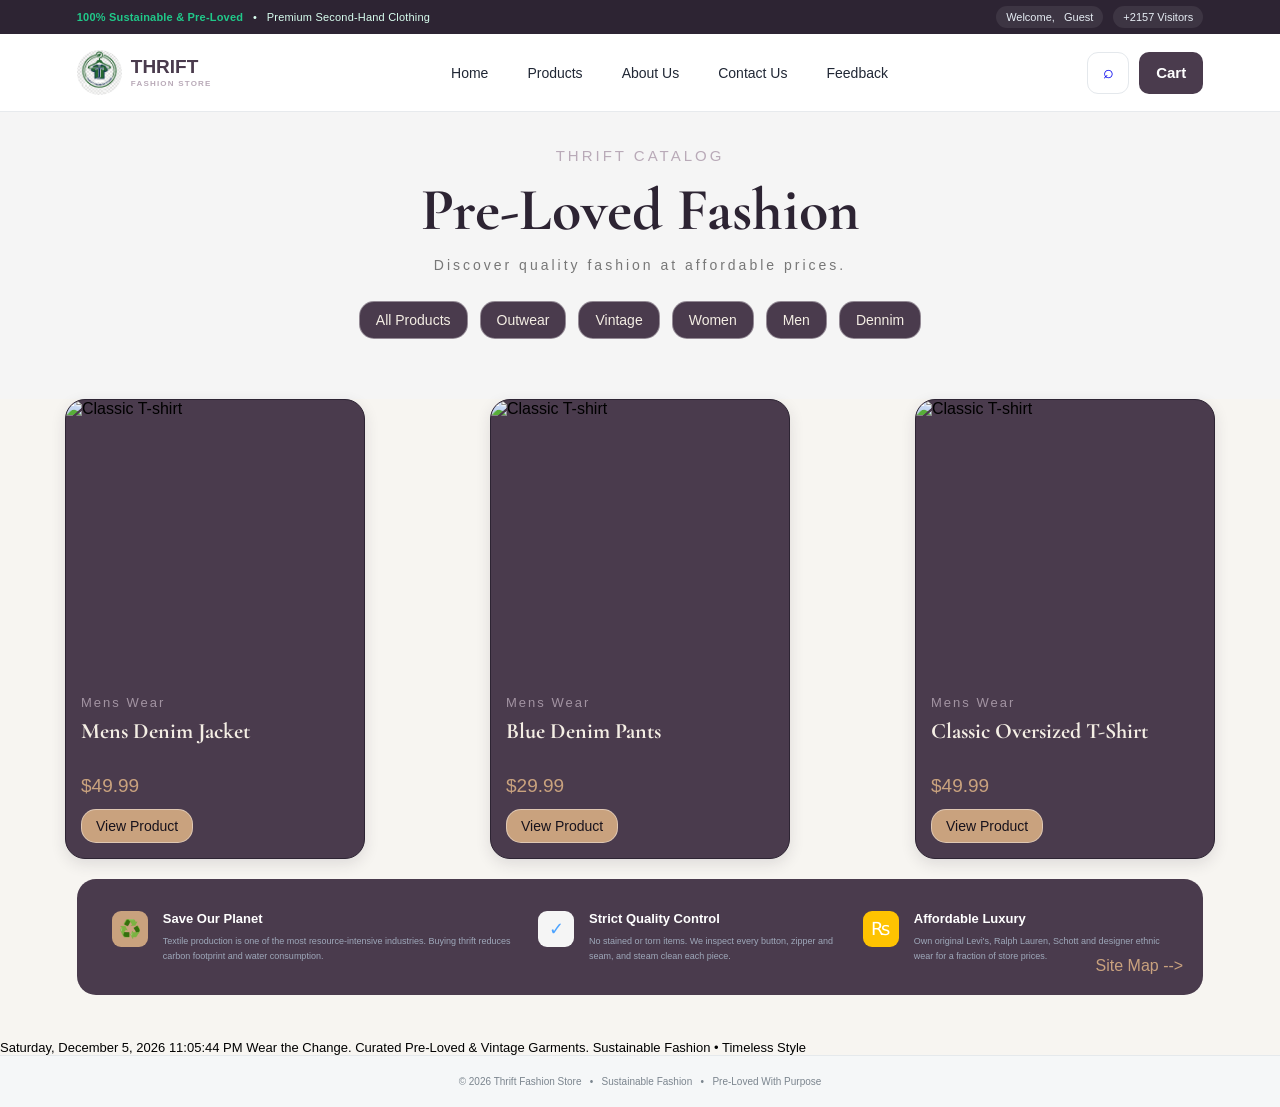
==== Dennim.html @ 65a80d52 "initial" ====
<!DOCTYPE html>
<html lang="en">
<head>
    <meta charset="UTF-8">
    <meta name="viewport" content="width=device-width, initial-scale=1.0">
    <title>Thrift Fashion Store</title>
    <link rel="icon" href="./assets/images/titlelogo.jpg">
    <link rel="stylesheet" href="assets/css/product.CSS">
    <link href="https://fonts.googleapis.com/css2?family=Cormorant+Garamond:wght@500;600;700&display=swap"
        rel="stylesheet">

</head>
<body data-json="denim.json">
    <div class="top-strip">

        <div class="top-strip-inner">

            <div class="sustainability-message">
                <span> 100% Sustainable & Pre-Loved</span>
                &nbsp; • &nbsp;
                Premium Second-Hand Clothing
            </div>

            <div class="top-right">
                
                <div class="top-pill">
                    Welcome, &nbsp; <span id="userName">Guest</span>
                </div>
                <div class="top-pill">
                   +2157 Visitors
                </div>

            </div>

        </div>

    </div>


    <!-- NAVIGATION -->

    <header class="navbar">

        <div class="nav-inner">

            <!-- Logo -->
            <div class="logo">

                <img
                    class="logo-image"
                    <img src="./assets/images/logo final.jpg" alt="Thrift Logo">

                <div class="logo-text">

                    <div class="logo-title">
                        THRIFT
                    </div>

                    <div class="logo-subtitle">
                        FASHION STORE
                    </div>

                </div>

            </div>


            <!-- Navigation -->
            <nav class="nav-links">

                <a href="./index.html"> Home </a>

                <a href="./product.html" target="_blank"> Products </a>


                <a href="#"> About Us </a>

                <a href="#"> Contact Us </a>

                <a href="#"> Feedback </a>

            </nav>


            <!-- Right Actions -->
            <div class="nav-actions">

                 <a href="./product.html" class="search-button" style="display: flex; justify-content: center; align-items: center;">
                    <span>⌕</span>
                 
                </a>

                <button class="cart-button" onclick="goCart()">
                    Cart
                </button>


            </div>

        </div>

    </header>
    
    <div class="products"> 
    
     <p class="catalog-title">
            Thrift Catalog
        </p>
    <div class="product-heading">

      <div class="description">

                <h1 class="fonts">
                     Pre-Loved Fashion

                </h1>


                <p style="letter-spacing: 3px;">

                    Discover quality fashion at affordable prices.

                </p>

            </div>


  <ul>
    <li><a class="links" href="product.html">All Products</a></li>
    <li><a class="links" href="outwear.html">Outwear</a></li>
    <li><a class="links" href="Vintage.html">Vintage</a></li>
    <li><a class="links" href="women.html">Women</a></li>
    <li><a class="links" href="Men.html">Men</a></li>
     <li><a class="links" href="Dennim.html">Dennim</a></li>
  </ul>

</div>
</div>

<div class="image-container">

<div class="card">
    <div class="productimage">
        <img src="Assets/Images/outweaer.jpg" alt="Classic T-shirt">
    </div>

    <div class="productinfo">
        <p class="category">Mens Wear</p>
        <h3>Mens Denim Jacket</h3>

        <div class="price">
            <span>$49.99</span>
        </div>

       <a href="" class="btn">View Product</a>

    </div>
</div>


<div class="card">
    <div class="productimage">
        <img src="Assets/Images/1_de1064bb-b80c-47cd-a873-7609b2bbf7a6.jpg" alt="Classic T-shirt">
    </div>

    <div class="productinfo">
        <p class="category">Mens Wear</p>
        <h3>Blue Denim Pants</h3>

        <div class="price">
            <span>$29.99</span>
        </div>

       <a href="" class="btn">View Product</a>

    </div>
</div>

<div class="card">
    <div class="productimage">
        <img src="Assets/Images/outwear.jpg" alt="Classic T-shirt">
    </div>

    <div class="productinfo">
        <p class="category">Mens Wear</p>
        <h3>Classic Oversized T-Shirt</h3>

        <div class="price">
            <span>$49.99</span>
        </div>

       <a href="" class="btn">View Product</a>

    </div>
</div>

</div>
 <!-- SUSTAINABILITY SECTION -->

 <section class="sustainability-section">

            <div class="sustainability-inner">

                <div class="sustainability-box">

                    <div class="sustain-item">
                        <div class="sustain-icon green-icon">♻️</div>

                        <div>

                            <h3>Save Our Planet</h3>
                            <p>
                                Textile production is one of the most resource-intensive
                                industries. Buying thrift reduces carbon footprint and
                                water consumption.
                            </p>
                        </div>
                    


                    <div class="sustain-item">
                        <div class="sustain-icon blue-icon">✓</div>

                        <div>
                            <h3>Strict Quality Control</h3>
                            <p>
                                No stained or torn items. We inspect every button,
                                zipper and seam, and steam clean each piece.
                            </p>
                        </div>
                    </div>


                    <div class="sustain-item">
                        <div class="sustain-icon yellow-icon">₨</div>

                        <div>
                            <h3>Affordable Luxury</h3>
                            <p>
                                Own original Levi's, Ralph Lauren, Schott and designer
                                ethnic wear for a fraction of store prices.
                            </p>
                        </div>
                    </div>

                

        
                <ul class="sitemap">
                    <li>
                        <a href="siteplan.html">Site Map --></a>
                    </li>
                </ul>
           
</div>

        </section>

    </main>


    <!-- Ticker -->

<div class="ticker">
    <div class="ticker-content">

        <span id="currentDate"></span>

        <span id="currentTime"></span>

        <span> Wear the Change.</span>

        <span> Curated Pre-Loved &amp; Vintage Garments.</span>

        <span></span> Sustainable Fashion • Timeless Style</span>

    </div>
</div>


    <!-- FOOTER -->

    <footer>

        © 2026 Thrift Fashion Store
        &nbsp; • &nbsp;
        Sustainable Fashion
        &nbsp; • &nbsp;
        Pre-Loved With Purpose

    </footer>


 <script src="./assets/js/alert.js"></script>

    <script>
        function goCart() {

    window.location.href = "cart.html";

}
    </script>
</body>
</html>
---- assets/css/product.CSS ----
* {
    margin: 0;
    padding: 0;
    box-sizing: border-box;
}

body {
    background-color: #f7f5f1;
    font-family: Arial, Helvetica, sans-serif;
}

a {
    text-decoration: none;
}

button {
    font-family: inherit;
    border: none;
    cursor: pointer;
}


/* 
   TOP STRIP
 */

.top-strip {

    height: 34px;

    background-color: #2d2433;

    color: #c9a27e;

    display: flex;

    align-items: center;

    justify-content: center;

    font-size: 11px;

    position: fixed;

    top: 0;
    left: 0;
    right: 0;

    z-index: 1000;
}

.top-strip-inner {

    width: 88%;

    display: flex;

    align-items: center;

    justify-content: space-between;
}

.sustainability-message {

    color: #d9fff0;

    letter-spacing: 0.2px;
}

.sustainability-message span {

    color: #20c98a;

    font-weight: 700;
}

.top-right {

    display: flex;

    align-items: center;

    gap: 10px;
}

.top-pill {

    padding: 5px 10px;

    background: rgba(255, 255, 255, 0.08);

    border-radius: 20px;

    color: #e7eef5;
}


/* 
   NAVIGATION
 */

.navbar {

    height: 78px;

    border-bottom: 1px solid #e7eaed;

    display: flex;

    align-items: center;

    justify-content: center;

    background: white;

    position: fixed;

    top: 34px;

    left: 0;
    right: 0;

    z-index: 999;
}

.nav-inner {

    width: 88%;

    display: flex;

    align-items: center;

    justify-content: space-between;
}


/* LOGO */

.logo {

    display: flex;

    align-items: center;

    gap: 9px;

    min-width: 175px;
}

.logo-image {

    width: 45px;

    height: 45px;

    border-radius: 50%;

    object-fit: cover;
}

.logo-text {

    line-height: 1;
}

.logo-title {

    font-size: 19px;

    font-weight: 900;

    color: #4a3b4d;
}

.logo-subtitle {

    font-size: 8px;

    color: #b9aab8;

    letter-spacing: 1.2px;

    font-weight: bold;

    margin-top: 4px;
}


/* NAV LINKS */

.nav-links {

    display: flex;

    align-items: center;

    gap: 7px;
}

.nav-links a {

    padding: 12px 16px;

    font-size: 14px;

    color: #202735;

    border-radius: 9px;

    transition: 0.2s;
}

.nav-links a:hover {

    font-size: 15px;
    transform: translateY(-2px);
}


/* ACTIONS */

.nav-actions {

    display: flex;

    align-items: center;

    gap: 10px;
}

.search-button {

    width: 42px;

    height: 42px;

    border: 1px solid #e4e8ec;

    border-radius: 11px;

    background: white;

    font-size: 18px;
}

.cart-button {

    height: 42px;

    padding: 0 17px;

    background: #4a3b4d;

    color: white;

    border-radius: 10px;

    font-weight: bolder;

    font-size: 15px;
}

.cart-button a {

    color: white;
}


/* 
   PRODUCTS HEADING
 */

.products {

    padding: 35px;

    padding-top: 35px;

    margin-top: 112px;

    background: whitesmoke;

    color: #2d2433;

    width: 100%;
}

.catalog-title {

    font-size: 15px;

    color: #b9aab8;

    letter-spacing: 3px;

    text-transform: uppercase;

    text-align: center;

    margin-bottom: 5px;
}

.product-heading {

    display: flex;

    flex-direction: column;

    align-items: center;

    width: 100%;

    text-align: center;

    margin-bottom: 25px;
}

.description {

    width: 100%;

    text-align: center;
}

.description h1 {

    color: #2d2433;
}

.fonts {

    font-family: "Cormorant Garamond", serif;

     font-size: 60px;

    font-weight: 700;

    margin-top: 5px;

    margin-bottom: 8px;
}

.description p {

    color: #777;

    line-height: 1.6;

    font-size: 14px;
}


/* 
   CATEGORY BUTTONS
 */

.product-heading ul {

    display: flex;

    justify-content: center;

    align-items: center;

    flex-wrap: wrap;

    gap: 12px;

    list-style: none;

    padding: 0;

    margin: 25px 0 0 0;
}

.product-heading > ul > li > a {

    display: inline-block;

    text-decoration: none;

    color: #f4eee4;

    background: #4a3b4d;

    padding: 10px 16px;

    border: 1px solid rgba(255, 255, 255, 0.4);

    border-radius: 15px;

    font-size: 14px;

    transition: 0.2s;
}

.product-heading > ul > li > a:hover {

    background-color: #2d2433;

    transform: translateY(-2px);
}


/* 
   PRODUCT CARDS
 */

.image-container {

    width: 100%;

    max-width: 1250px;

    margin: 0 auto;

    display: grid;

    grid-template-columns:
        repeat(auto-fit, minmax(270px, 1fr));

    gap: 25px;

    justify-items: center;
}


.card {

    background: #4a3b4d;

    border-radius: 20px;

    overflow: hidden;

    transition: 0.3s;

    border: 1px solid #2d2433;

    width: 100%;

    max-width: 300px;

    min-height: 430px;

    box-shadow: 0 5px 15px rgba(45, 36, 51, 0.12);
}

.card:hover {

    transform: translateY(-5px);

    box-shadow: 0 10px 25px rgba(45, 36, 51, 0.2);
}


/* IMAGE */

.productimage {

    width: 100%;

    height: 280px;

    overflow: hidden;
}

.productimage img {

    width: 100%;

    height: 100%;

    object-fit: cover;

    display: block;

    transition: 0.5s ease;
}

.card:hover img {

    transform: scale(1.05);
}


/* INFO */

.productinfo {

    padding: 15px;
}

.category {

    font-size: 13px;

    letter-spacing: 2px;

    opacity: 0.8;

    color: #b9aab8;

    margin-bottom: 5px;
}

.productinfo h3 {

    color: #f4eee4;

    font-family: "Cormorant Garamond", serif;

    font-size: 22px;

    margin: 8px 0;

    min-height: 45px;
}

.price {

    color: #c9a27e;

    font-size: 19px;

    font-weight: 500;

    margin: 12px 0;
}


/* BUTTON */

.btn {

    display: inline-block;

    text-decoration: none;

    color: #17121c;

    background: #c9a27e;

    padding: 8px 14px;

    border: 1px solid rgba(255, 255, 255, 0.4);

    border-radius: 15px;

    font-size: 14px;

    transition: 0.2s;
}

.btn:hover {

    font-size: 15px;

    color: #17121c;

    background: #d8b58f;
}


/* 
   SUSTAINABILITY
 */

.sustainability-section {

    padding: 20px 0 45px;
}

.sustainability-inner {

    width: 88%;

    max-width: 1200px;

    margin: auto;
}

.sustainability-box {

    background: #4a3b4d;

    color: white;

    border-radius: 19px;

    padding: 32px 35px;

    display: grid;

    grid-template-columns: repeat(3, 1fr);

    gap: 40px;

    position: relative;

    display: flex;
}

.sustain-item {

    display: flex;

    gap: 15px;
}

.sustain-icon {

    min-width: 36px;

    height: 36px;

    border-radius: 9px;

    display: grid;

    place-items: center;

    font-size: 18px;
}

.green-icon {

    background: #c9a27e;

    color: white;
}

.blue-icon {

    background: whitesmoke;

    color: #4ca3ff;
}

.yellow-icon {

    background: #fec301;

    color: white;
}

.sustain-item h3 {

    font-size: 13px;

    margin-bottom: 8px;
}

.sustain-item p {

    color: #9ea8ba;

    font-size: 9px;

    line-height: 1.6;
}


/* 
   TICKER
 */

/* Ticker */

.ticker> .ticker-content{
    
        font-size: 13px;
        position: relative;

        animation-name: moveforward;
        animation-duration: 20s;
        animation-iteration-count: infinite;
        animation-timing-function: linear;
    }

    @keyframes moveforward {
        from {
            left: 0;
        }

        to {
            left: 100%;
        }
    }

/* 
   FOOTER
 */

footer {

    background: #f5f7f8;

    border-top: 1px solid #e5e9ec;

    padding: 20px;

    text-align: center;

    color: #7b858e;

    font-size: 10px;
}


/* 
   RESPONSIVE
 */

@media (max-width: 1000px) {

    .nav-links {

        gap: 2px;
    }

    .nav-links a {

        padding: 10px 8px;

        font-size: 12px;
    }

    .top-right {

        display: none;
    }

    .sustainability-box {

        grid-template-columns: 1fr;
    }
}


@media (max-width: 700px) {

    .navbar {

        height: auto;

        padding: 10px 0;
    }

    .nav-inner {

        flex-direction: column;

        gap: 10px;
    }

    .nav-links {

        flex-wrap: wrap;

        justify-content: center;
    }

    .nav-actions {

        display: none;
    }

    .products {

        margin-top: 150px;

        padding: 20px 12px;
    }

    .fonts {

        font-size: 45px;
    }

    .description p br {

        display: none;
    }

    .image-container {

        grid-template-columns: 1fr;

        gap: 20px;
    }

    .card {

        max-width: 330px;
    }

    .sustainability-box {

        padding: 25px 20px;
    }
}


@media (max-width: 450px) {

    .logo {

        min-width: auto;
    }

    .nav-links a {

        padding: 7px 8px;

        font-size: 11px;
    }

    .fonts {

        font-size: 38px;
    }

    .product-heading ul {

        gap: 8px;
    }

    .product-heading > ul > li > a {

        padding: 8px 11px;

        font-size: 12px;
    }

    .productimage {

        height: 260px;
    }

}

html {
    width: 100%;
    overflow-x: hidden;
}

body {
    width: 100%;
    overflow-x: hidden;
}

.sitemap{
    border: none;
    position: absolute;
    bottom: 20px;
    right: 20px;


}

.sitemap li>a{
    color: #c9a27e;


}

.sitemap li{
    list-style: none;
    /* padding: 20px;
    margin-top: 20px; */
}
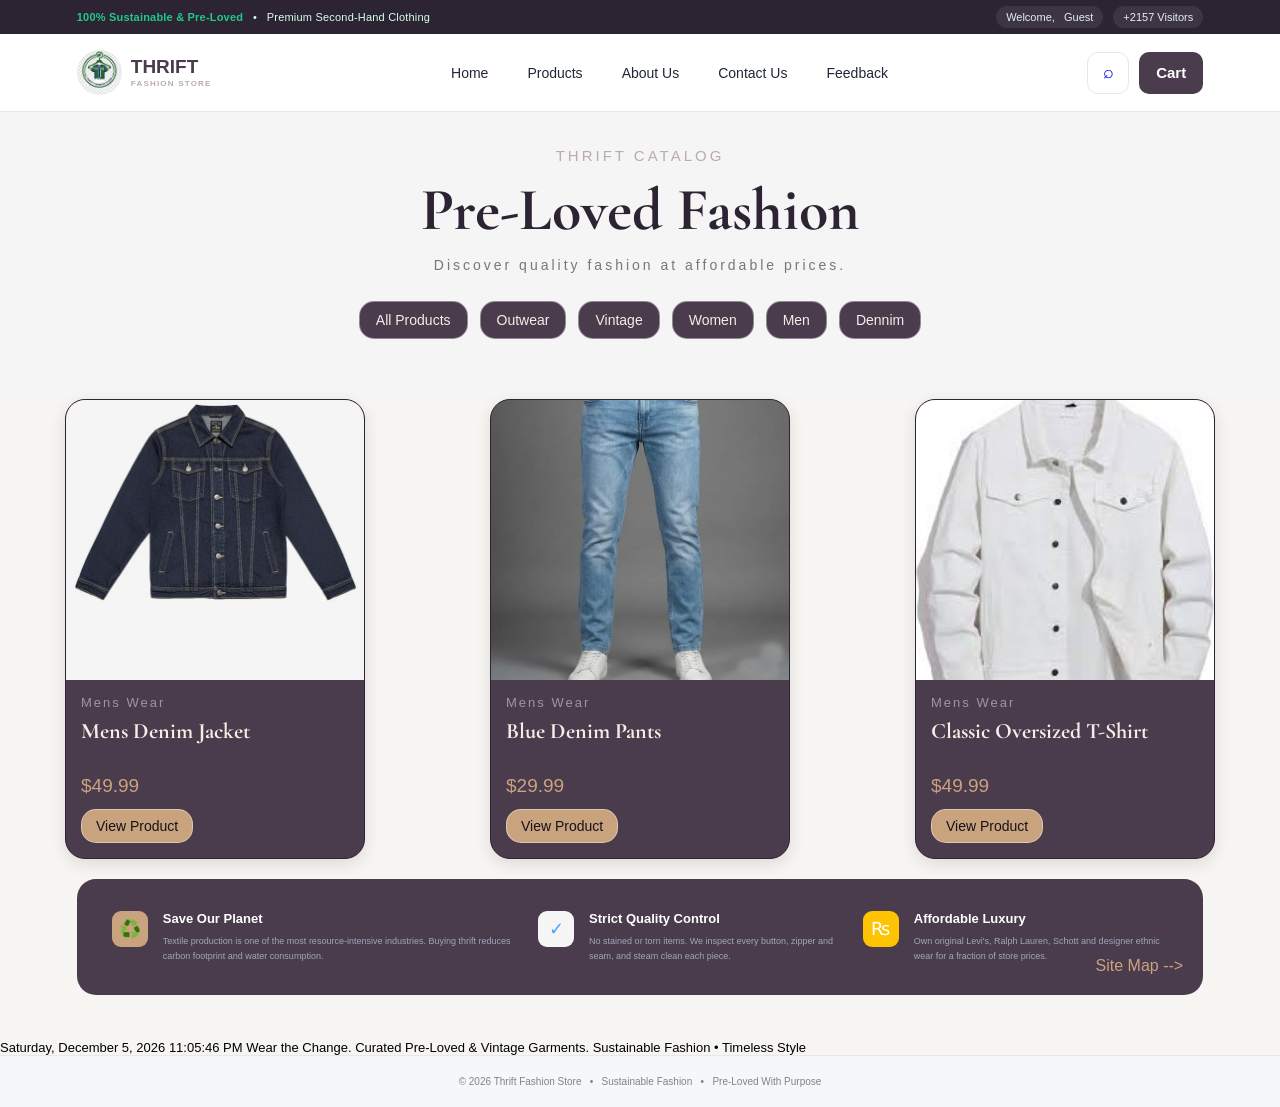
==== commit 338af4e7: "Update Dennim.html" ====
--- a/Dennim.html
+++ b/Dennim.html
@@ -141,7 +141,7 @@
 
 <div class="card">
     <div class="productimage">
-        <img src="Assets/Images/outweaer.jpg" alt="Classic T-shirt">
+        <img src="./assets/images/outweaer.jpg" alt="Classic T-shirt">
     </div>
 
     <div class="productinfo">
@@ -160,7 +160,7 @@
 
 <div class="card">
     <div class="productimage">
-        <img src="Assets/Images/1_de1064bb-b80c-47cd-a873-7609b2bbf7a6.jpg" alt="Classic T-shirt">
+        <img src="./assets/images/1_de1064bb-b80c-47cd-a873-7609b2bbf7a6.jpg" alt="Classic T-shirt">
     </div>
 
     <div class="productinfo">
@@ -178,7 +178,7 @@
 
 <div class="card">
     <div class="productimage">
-        <img src="Assets/Images/outwear.jpg" alt="Classic T-shirt">
+        <img src="./assets/images/outwear.jpg" alt="Classic T-shirt">
     </div>
 
     <div class="productinfo">
@@ -272,7 +272,7 @@
 
         <span> Curated Pre-Loved &amp; Vintage Garments.</span>
 
-        <span></span> Sustainable Fashion • Timeless Style</span>
+        <span> Sustainable Fashion • Timeless Style</span>
 
     </div>
 </div>
@@ -301,4 +301,4 @@
 }
     </script>
 </body>
-</html>+</html>
